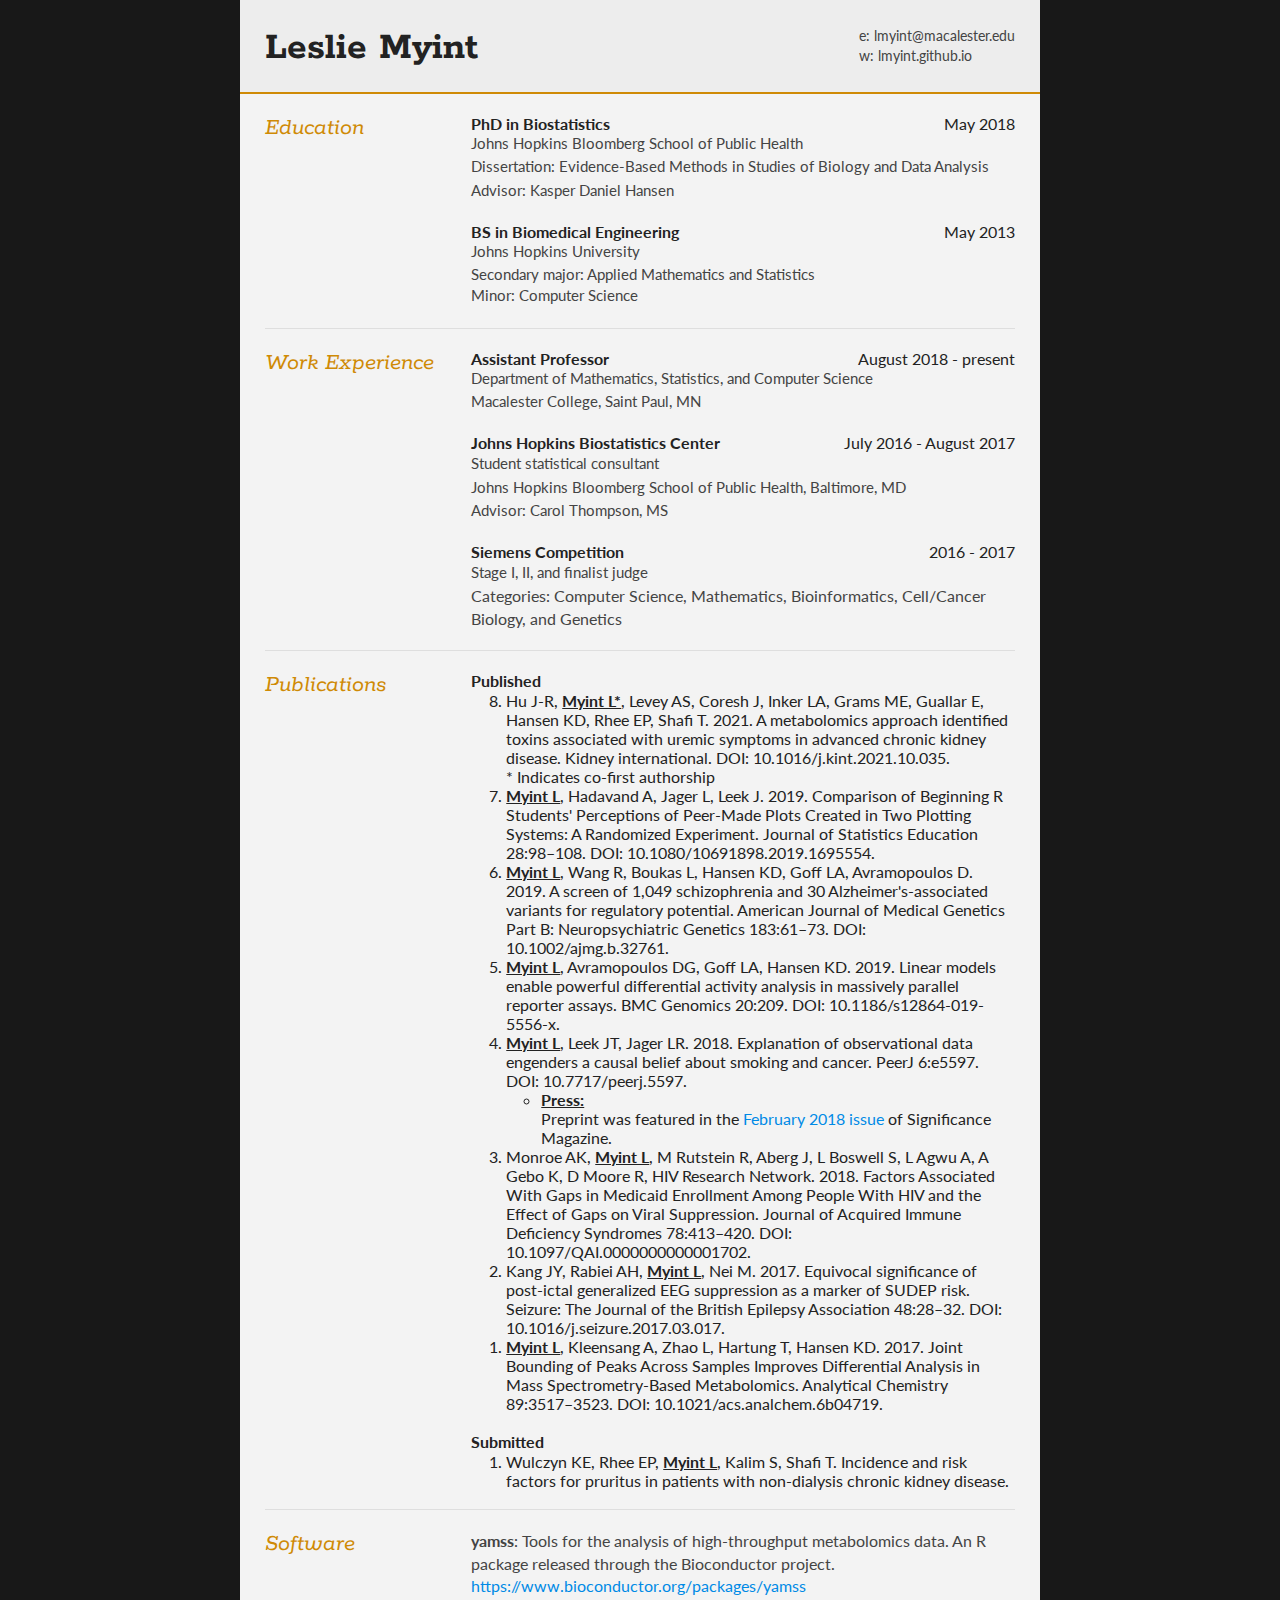
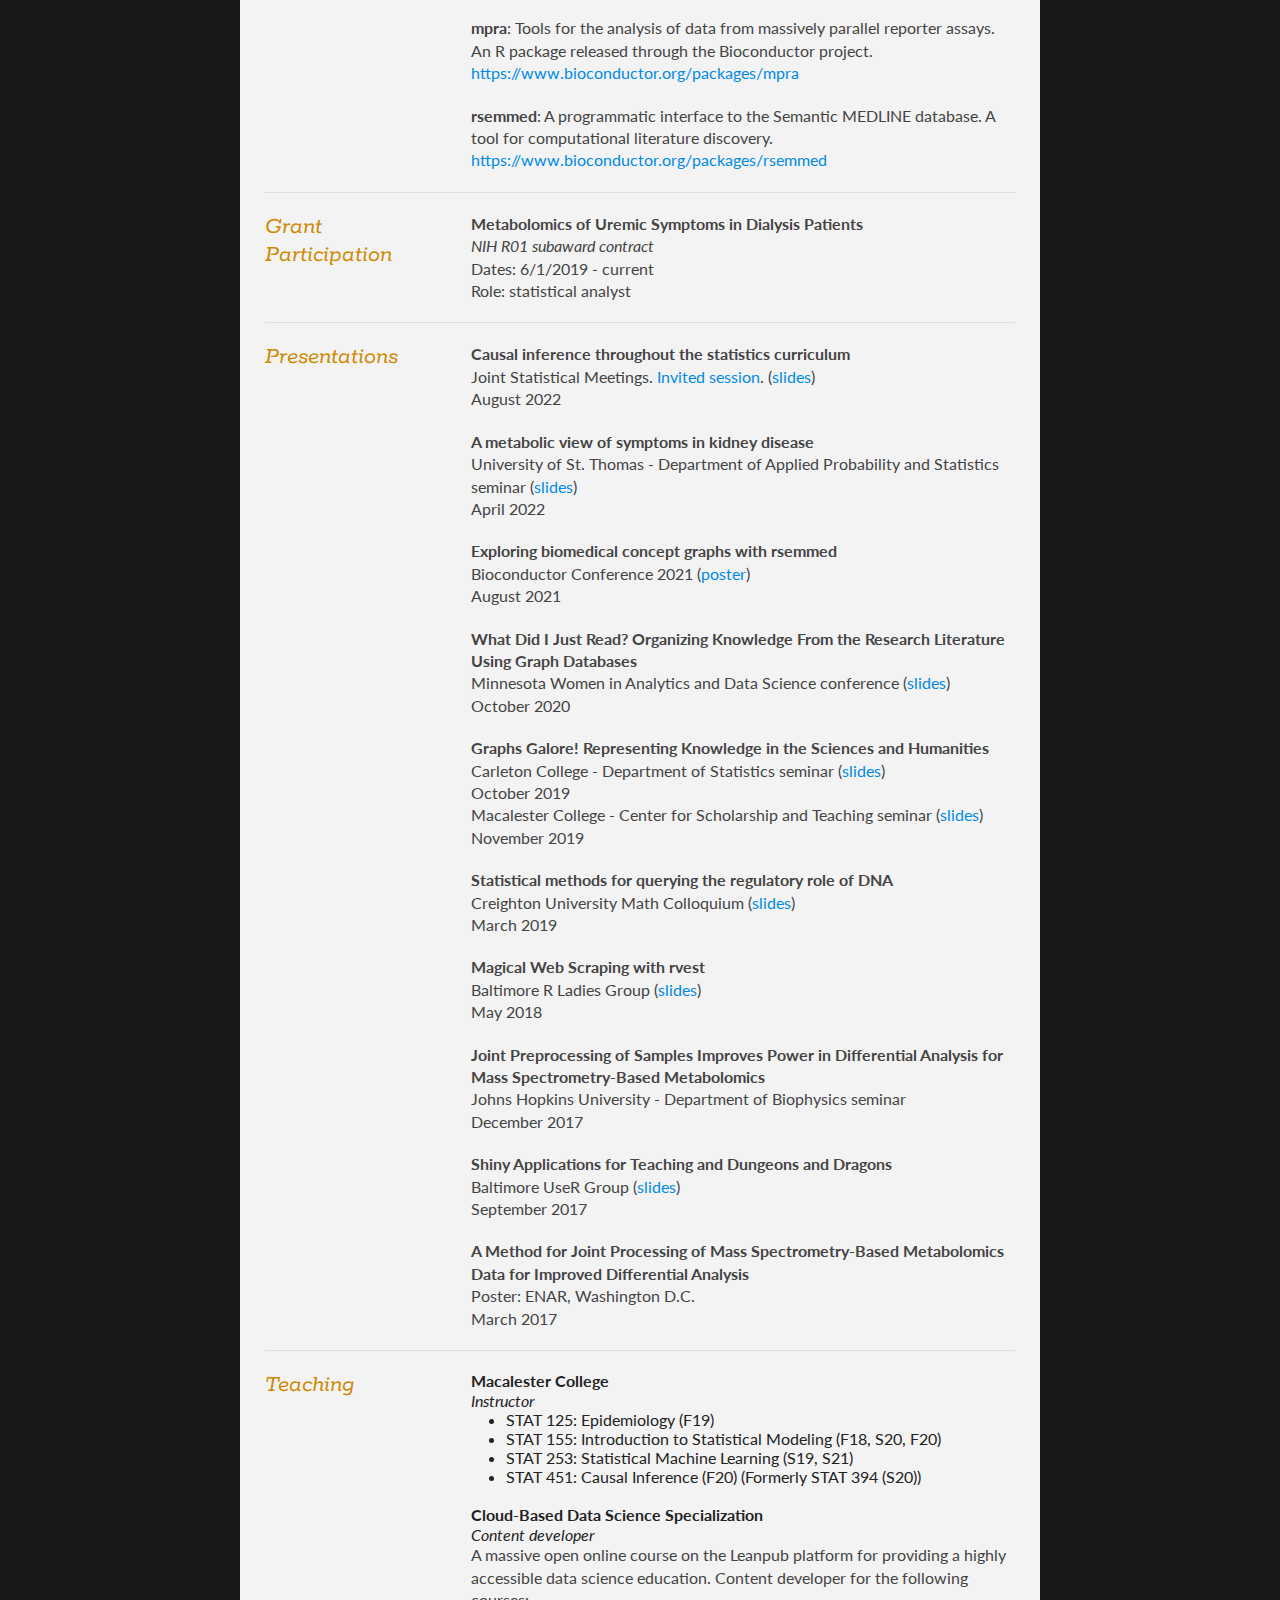
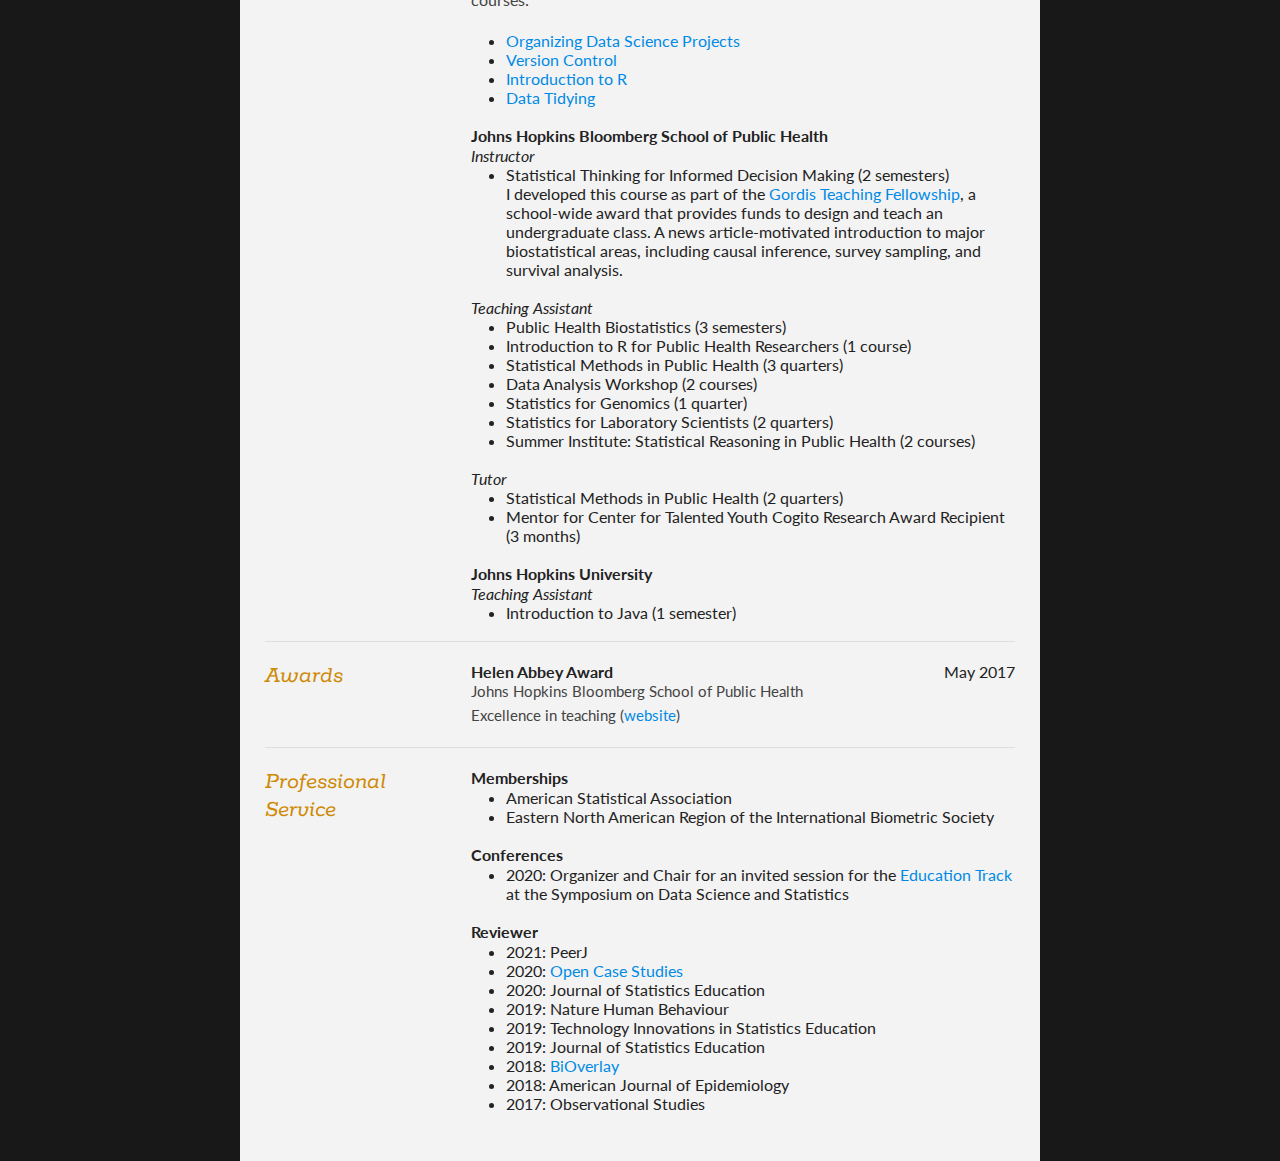
==== content/about/cv.html @ 00806487 "Update to Apero" ====
<!DOCTYPE html>
<html>
<head>
<title>Leslie Myint - Curriculum Vitae</title>

<meta name="viewport" content="width=device-width"/>
<meta name="description" content="The Curriculum Vitae of Leslie Myint."/>
<meta charset="UTF-8"> 

<link type="text/css" rel="stylesheet" href="cv.css">
<link href='https://fonts.googleapis.com/css?family=Rokkitt:regular,bold|Lato:regular,black' rel='stylesheet' type='text/css'>

<!--[if lt IE 9]>
<script src="//html5shiv.googlecode.com/svn/trunk/html5.js"></script>
<![endif]-->
</head>
<body id="top">
<div id="cv" class="instaFade">
	<div class="mainDetails">
		<div id="name">
			<h1 class="quickFade delayOne">Leslie Myint</h1>
		</div>
		
		<div id="contactDetails" class="quickFade delayOne">
			<ul>
				<li>e: <a href="mailto:lmyint@macalester.edu" target="_blank">lmyint@macalester.edu</a></li>
				<li>w: <a href="https://lmyint.github.io">lmyint.github.io</a></li>
			</ul>
		</div>
		<br />
		<div class="clear"></div>
	</div>
	
	<div id="mainArea" class="quickFade delayOne">
		<section>
			<div class="sectionTitle">
				<h1>Education</h1>
			</div>
			
			<div class="sectionContent">
				<article>
					<span class="contentHeader">PhD in Biostatistics</span>
					<span class="contentDate">May 2018</span>
					<p class="subDetails">Johns Hopkins Bloomberg School of Public Health</p>
					<p class="subDetails">Dissertation: Evidence-Based Methods in Studies of Biology and Data Analysis</p>
					<p class="subDetails">Advisor: Kasper Daniel Hansen</p>
				</article>
				<br />
				<article>
					<span class="contentHeader">BS in Biomedical Engineering</span>
					<span class="contentDate">May 2013</span>
					<p class="subDetails">Johns Hopkins University</p>
					<p class="subDetails">Secondary major: Applied Mathematics and Statistics<br /> Minor: Computer Science</p>
				</article>
			</div>
			<div class="clear"></div>
			<br />
		</section>

		<section>
			<div class="sectionTitle">
				<h1>Work Experience</h1>
			</div>
			
			<div class="sectionContent">
				<article>
					<span class="contentHeader">Assistant Professor</span>
					<span class="contentDate">August 2018 - present</span>
					<p class="subDetails">Department of Mathematics, Statistics, and Computer Science</p>
					<p class="subDetails">Macalester College, Saint Paul, MN</p>
				</article>
				<br />
				<article>
					<span class="contentHeader">Johns Hopkins Biostatistics Center</span>
					<span class="contentDate">July 2016 - August 2017</span>
					<h2></h2>
					<p class="subDetails">Student statistical consultant</p>
					<p class="subDetails">Johns Hopkins Bloomberg School of Public Health, Baltimore, MD</p>
					<p class="subDetails">Advisor: Carol Thompson, MS</p>
				</article>
				<br />
				<article>
					<span class="contentHeader">Siemens Competition</span>
					<span class="contentDate">2016 - 2017</span>
					<h2></h2>
					<p class="subDetails">Stage I, II, and finalist judge</p>
					<p>Categories: Computer Science, Mathematics, Bioinformatics, Cell/Cancer Biology, and Genetics</p>
				</article>
			</div>
			<div class="clear"></div>
		</section>

		<section>
			<div class="sectionTitle">
				<h1>Publications</h1>
			</div>

			<div class="sectionContent">
				<h2>Published</h2>
				<ol reversed>
					<li>Hu J-R, <em>Myint L*</em>, Levey AS, Coresh J, Inker LA, Grams ME, Guallar E, Hansen KD, Rhee EP, Shafi T. 2021. A metabolomics approach identified toxins associated with uremic symptoms in advanced chronic kidney disease. Kidney international. DOI: 10.1016/j.kint.2021.10.035.
					<br>* Indicates co-first authorship
					</li>
					<li><em>Myint L</em>, Hadavand A, Jager L, Leek J. 2019. Comparison of Beginning R Students' Perceptions of Peer-Made Plots Created in Two Plotting Systems: A Randomized Experiment. Journal of Statistics Education 28:98–108. DOI: 10.1080/10691898.2019.1695554.</li>
					<li><em>Myint L</em>, Wang R, Boukas L, Hansen KD, Goff LA, Avramopoulos D. 2019. A screen of 1,049 schizophrenia and 30 Alzheimer's‐associated variants for regulatory potential. American Journal of Medical Genetics Part B: Neuropsychiatric Genetics 183:61–73. DOI: 10.1002/ajmg.b.32761.</li>
					<li><em>Myint L</em>, Avramopoulos DG, Goff LA, Hansen KD. 2019. Linear models enable powerful differential activity analysis in massively parallel reporter assays. BMC Genomics 20:209. DOI: 10.1186/s12864-019-5556-x.</li>
					<li><em>Myint L</em>, Leek JT, Jager LR. 2018. Explanation of observational data engenders a causal belief about smoking and cancer. PeerJ 6:e5597. DOI: 10.7717/peerj.5597.</li>
						<ul>
							<li><em>Press:</em><br>
								Preprint was featured in the <a href="https://rss.onlinelibrary.wiley.com/doi/10.1111/j.1740-9713.2018.01101.x">February 2018 issue</a> of Significance Magazine.
							</li>
						</ul>
					<li>Monroe AK, <em>Myint L</em>, M Rutstein R, Aberg J, L Boswell S, L Agwu A, A Gebo K, D Moore R, HIV Research Network. 2018. Factors Associated With Gaps in Medicaid Enrollment Among People With HIV and the Effect of Gaps on Viral Suppression. Journal of Acquired Immune Deficiency Syndromes 78:413–420. DOI: 10.1097/QAI.0000000000001702.</li>
					<li>Kang JY, Rabiei AH, <em>Myint L</em>, Nei M. 2017. Equivocal significance of post-ictal generalized EEG suppression as a marker of SUDEP risk. Seizure: The Journal of the British Epilepsy Association 48:28–32. DOI: 10.1016/j.seizure.2017.03.017.</li>
					<li><em>Myint L</em>, Kleensang A, Zhao L, Hartung T, Hansen KD. 2017. Joint Bounding of Peaks Across Samples Improves Differential Analysis in Mass Spectrometry-Based Metabolomics. Analytical Chemistry 89:3517–3523. DOI: 10.1021/acs.analchem.6b04719.</li>
				</ol>
				<br />
				<h2>Submitted</h2>
				<ol reversed>
					<li>Wulczyn KE, Rhee EP, <em>Myint L</em>, Kalim S, Shafi T. Incidence and risk factors for pruritus in patients with non-dialysis chronic kidney disease.</li>
				</ol>
				<!-- <h2>In Press</h2> -->
				<!-- h2>In Preparation</h2>
				<ol reversed>
					<li></li>
				</ol> -->
				<br />
			</div>
			<div class="clear"></div>
		</section>

		<section>
			<div class="sectionTitle">
				<h1>Software</h1>
			</div>
			
			<div class="sectionContent">
				<p>
					<b>yamss</b>: Tools for the analysis of high-throughput metabolomics data. An R package released through the Bioconductor project.<br />
					<a href="https://www.bioconductor.org/packages/yamss">https://www.bioconductor.org/packages/yamss</a>
				</p>
				<p>
					<b>mpra</b>: Tools for the analysis of data from massively parallel reporter assays. An R package released through the Bioconductor project.<br />
					<a href="https://www.bioconductor.org/packages/mpra">https://www.bioconductor.org/packages/mpra</a>
				</p>
				<p>
					<b>rsemmed</b>: A programmatic interface to the Semantic MEDLINE database. A tool for computational literature discovery.<br />
					<a href="https://www.bioconductor.org/packages/rsemmed">https://www.bioconductor.org/packages/rsemmed</a>
				</p>
			</div>
			<div class="clear"></div>
		</section>

		<section>
			<div class="sectionTitle">
				<h1>Grant Participation</h1>
			</div>
			
			<div class="sectionContent">
				<p>
					<b>Metabolomics of Uremic Symptoms in Dialysis Patients</b><br />
					<i> NIH R01 subaward contract</i><br />
					Dates: 6/1/2019 - current<br />
					Role: statistical analyst
				</p>
			</div>
			<div class="clear"></div>
		</section>
		
		<section>
			<div class="sectionTitle">
				<h1>Presentations</h1>
			</div>
			
			<div class="sectionContent">
				<article>
					<p>
						<b>Causal inference throughout the statistics curriculum</b><br />
						Joint Statistical Meetings. <a href="https://ww2.amstat.org/meetings/jsm/2022/onlineprogram/AbstractDetails.cfm?abstractid=319280">Invited session</a>. (<a href="https://docs.google.com/presentation/d/12CEAyIN7lBn2PL03VJxc3YZ8la9yEo2C0vfYzXKfl9c/edit?usp=sharing">slides</a>)<br />
						August 2022
					</p>
				</article>
				<article>
					<p>
						<b>A metabolic view of symptoms in kidney disease</b><br />
						University of St. Thomas - Department of Applied Probability and Statistics seminar (<a href="https://docs.google.com/presentation/d/1uftijB7_SF3Nz5jZCHoh4cNcPWgNMjK8z9_5zE4fAPk/edit?usp=sharing">slides</a>)<br />
						April 2022
					</p>
				</article>
				<article>
					<p>
						<b>Exploring biomedical concept graphs with rsemmed</b><br />
						Bioconductor Conference 2021 (<a href="https://f1000research.com/posters/10-656">poster</a>)<br />
						August 2021
					</p>
				</article>
				<article>
					<p>
						<b>What Did I Just Read? Organizing Knowledge From the Research Literature Using Graph Databases</b><br />
						Minnesota Women in Analytics and Data Science conference (<a href="https://docs.google.com/presentation/d/1ACWVKLDd8DmSqYFzVBwp-Jz-rMRYhcLR1OL7sEVYsM4/edit?usp=sharing">slides</a>)<br />
						October 2020
					</p>
				</article>
				<article>
					<p>
						<b>Graphs Galore! Representing Knowledge in the Sciences and Humanities</b><br />
						Carleton College - Department of Statistics seminar (<a href="https://docs.google.com/presentation/d/1gh2qpDZhjUDgV-Qo2QZrADnGxwaD2qU7k-zNSHAjvOE/edit?usp=sharing">slides</a>)<br />
						October 2019<br />
						Macalester College - Center for Scholarship and Teaching seminar (<a href="https://docs.google.com/presentation/d/1LQY6P4qZJnVg-s8w0wxPzSjc3-A8nWpuyh-Z5MJ9xDc/edit?usp=sharing">slides</a>)<br />
						November 2019
					</p>
				</article>
				<article>
					<p>
						<b>Statistical methods for querying the regulatory role of DNA</b><br />
						Creighton University Math Colloquium (<a href="https://docs.google.com/presentation/d/1JtTMhWT8qZh9TiciD4UAHwRMJ5jGXqhqVNkSEG2O7Wg/edit?usp=sharing">slides</a>)<br />
						March 2019
					</p>
				</article>
				<article>
					<p>
						<b>Magical Web Scraping with rvest</b><br />
						Baltimore R Ladies Group (<a href="https://docs.google.com/presentation/d/1zdMStQLOJUIpmVQZv9VxwYYTyp1nFHgorwQzYrgA1Uo/edit?usp=sharing">slides</a>)<br />
						May 2018
					</p>
				</article>
				<article>
					<p>
						<b>Joint Preprocessing of Samples Improves Power in Differential Analysis for Mass Spectrometry-Based Metabolomics</b><br />
						Johns Hopkins University - Department of Biophysics seminar<br />
						December 2017
					</p>
				</article>
				<article>
					<p>
						<b>Shiny Applications for Teaching and Dungeons and Dragons</b><br />
						Baltimore UseR Group (<a href="https://docs.google.com/presentation/d/15NZkZdaEcrWlTTVZlTovOp7t_JkSbI73l1Fyxjf4i0U/edit?usp=sharing">slides</a>)<br />
						September 2017
					</p>
				</article>
				<article>
					<p>
						<b>A Method for Joint Processing of Mass Spectrometry-Based Metabolomics Data for Improved Differential Analysis</b><br />
						Poster: ENAR, Washington D.C.<br />
						March 2017
					</p>
				</article>
			</div>
			<div class="clear"></div>
		</section>


		<section>
			<div class="sectionTitle">
				<h1>Teaching</h1>
			</div>
			
			<div class="sectionContent">
				<article>
					<h2>Macalester College</h2>
					<i>Instructor</i>
					<br />
					<ul>
						<li>STAT 125: Epidemiology (F19)</li>
						<li>STAT 155: Introduction to Statistical Modeling (F18, S20, F20)</li>
						<li>STAT 253: Statistical Machine Learning (S19, S21)</li>
						<li>STAT 451: Causal Inference (F20) (Formerly STAT 394 (S20))</li>
					</ul>
				</article>
				<br />
				<article>
					<h2>Cloud-Based Data Science Specialization</h2>
					<i>Content developer</i>
					<br />
					<p>A massive open online course on the Leanpub platform for providing a highly accessible data science education. Content developer for the following courses:</p>
					<ul>
						<li><a href="https://leanpub.com/course_admin/jhu/cbds-organizing">Organizing Data Science Projects</a></li>
						<li><a href="https://leanpub.com/course_admin/jhu/cbds-version-control">Version Control</a></li>
						<li><a href="https://leanpub.com/course_admin/jhu/cbds-intro-r">Introduction to R</a></li>
						<li><a href="https://leanpub.com/course_admin/jhu/cbds-tidying">Data Tidying</a></li>
					</ul>
				</article>
				<br />
				<article>
					<h2>Johns Hopkins Bloomberg School of Public Health</h2>
					<i>Instructor</i>
					<ul>
						<li>
							Statistical Thinking for Informed Decision Making (2 semesters)<br />
							I developed this course as part of the <a href="http://krieger.jhu.edu/publichealth/gordis-teaching-fellowship/">Gordis Teaching Fellowship</a>, a school-wide award that provides funds to design and teach an undergraduate class. A news article-motivated introduction to major biostatistical areas, including causal inference, survey sampling, and survival analysis.
						</li>
					</ul>
					<br />
					<i>Teaching Assistant</i>
					<ul>
						<li>Public Health Biostatistics (3 semesters)</li>
						<li>Introduction to R for Public Health Researchers (1 course)</li>
						<li>Statistical Methods in Public Health (3 quarters)</li>
						<li>Data Analysis Workshop (2 courses)</li>
						<li>Statistics for Genomics (1 quarter)</li>
						<li>Statistics for Laboratory Scientists (2 quarters)</li>
						<li>Summer Institute: Statistical Reasoning in Public Health (2 courses)</li>
					</ul>
					<br />
					<i>Tutor</i>
					<ul>
						<li>Statistical Methods in Public Health (2 quarters)</li>
						<li>
							Mentor for Center for Talented Youth Cogito Research Award Recipient (3 months)
						</li>
					</ul>
				</article>
				<br />
				<article>
					<h2>Johns Hopkins University</h2>
					<i>Teaching Assistant</i>
					<br />
					<ul>
						<li>Introduction to Java (1 semester)</li>
					</ul>
				</article>
				<br />
			</div>
			<div class="clear"></div>
		</section>

		<section>
			<div class="sectionTitle">
				<h1>Awards</h1>
			</div>
			
			<div class="sectionContent">
				<article>
					<span class="contentHeader">Helen Abbey Award</span>
					<span class="contentDate">May 2017</span>
					<p class="subDetails">Johns Hopkins Bloomberg School of Public Health</p>
					<p class="subDetails">Excellence in teaching (<a href="http://www.jhsph.edu/departments/biostatistics/about-us/honors-and-awards/index.html#helen-abbey">website</a>)</p>
				</article>
			</div>
			<div class="clear"></div>
			<br />
		</section>

		<section>
			<div class="sectionTitle">
				<h1>Professional Service</h1>
			</div>
			
			<div class="sectionContent">
				<article>
					<h2>Memberships</h2>
					<ul>
						<li>American Statistical Association</li>
						<li>Eastern North American Region of the International Biometric Society</li>
					</ul>
				</article>
				<br />
				<article>
					<h2>Conferences</h2>
					<ul>
						<li>2020: Organizer and Chair for an invited session for the <a href="https://ww2.amstat.org/meetings/sdss/2020/onlineprogram/Program.cfm?TrackID=37">Education Track</a> at the Symposium on Data Science and Statistics</li>
					</ul>
				</article>
				<br />
				<article>
					<h2>Reviewer</h2>
					<ul>
						<li>2021: PeerJ</li>
						<li>2020: <a href="https://opencasestudies.github.io/">Open Case Studies</a></li>
						<li>2020: Journal of Statistics Education</li>
						<li>2019: Nature Human Behaviour</li>
						<li>2019: Technology Innovations in Statistics Education</li>
						<li>2019: Journal of Statistics Education</li>
						<li>2018: <a href="https://www.bioverlay.org/post/2018-05-human-5primeutr-protein-mpra/">BiOverlay</a></li>
						<li>2018: American Journal of Epidemiology</li>
						<li>2017: Observational Studies</li>
					</ul>
				</article>
				<br />
			</div>
			<div class="clear"></div>
			<br />
		</section>
		
		<!-- <section>
			<div class="sectionTitle">
				<h1>Technical Skills</h1>
			</div>
			
			<div class="sectionContent">
				<b>Programming languages</b>
				<ul class="keySkills">
					<li>R</li>
					<li>Stata</li>
					<li>Python</li>
					<li>Java</li>
					<li>Matlab</li>
				</ul>
				<b>Application development</b>
				<ul class="keySkills">
					<li>Shiny</li>
					<li>HTML</li>
					<li>CSS</li>
					<li>Javascript</li>
					<li>d3.js</li>
				</ul>
				<b>Other</b>
				<ul class="keySkills">
					<li>Git</li>
					<li>RMarkdown</li>
					<li>Adobe Photoshop</li>
				</ul>
			</div>
			<div class="clear"></div>
		</section> -->
		
	</div>
</div>
</body>
</html>

<!-- http://www.thomashardy.me.uk/free-responsive-html-css3-cv-template -->
---- content/about/cv.css ----
html,body,div,span,object,iframe,h1,h2,h3,h4,h5,h6,p,blockquote,pre,abbr,address,cite,code,del,dfn,em,img,ins,kbd,q,samp,small,strong,sub,sup,var,b,i,dl,dt,dd,ol,ul,li,fieldset,form,label,legend,table,caption,tbody,tfoot,thead,tr,th,td,article,aside,canvas,details,figcaption,figure,footer,header,hgroup,menu,nav,section,summary,time,mark,audio,video {
    border:0;
    font:inherit;
    font-size:100%;
    margin:0;
    padding:0;
    vertical-align:baseline;
}

a:link, a:visited {
    color: #008ae6;
    text-decoration: none;
}

a:hover, a:active {
    color: #008ae6;
    text-decoration: underline;
}

article,aside,details,figcaption,figure,footer,header,hgroup,menu,nav,section {
    display:block;
}

html, body {
    background: #181818;
    font-family: 'Lato', helvetica, arial, sans-serif;
    font-size: 16px;
    color: #222;
}

body em {
    font-weight: bold;
    text-decoration: underline;
}

body b {
    font-weight: bold;
}

body i {
    font-style: italic;
}

.clear {
    clear: both;
}

p {
    font-size: 1em;
    line-height: 1.4em;
    margin-bottom: 20px;
    color: #444;
}

#cv {
    width: 90%;
    max-width: 800px;
    background: #f3f3f3;
    margin: 30px auto;
    margin-top: 0px;
    margin-bottom: 0px;
}

.mainDetails {
    padding: 25px 25px;
    border-bottom: 2px solid #cf8a05;
    background: #ededed;
}

#name h1 {
    font-size: 2.5em;
    font-weight: 700;
    font-family: 'Rokkitt', Helvetica, Arial, sans-serif;
    margin-bottom: -6px;
}

#name h2 {
    font-size: 2em;
    margin-left: 2px;
    font-family: 'Rokkitt', Helvetica, Arial, sans-serif;
}

#mainArea {
    padding: 0px 25px;
}

#headshot {
    width: 12.5%;
    float: left;
    margin-right: 30px;
}

#headshot img {
    width: 100%;
    height: auto;
    -webkit-border-radius: 50px;
    border-radius: 50px;
}

#name {
    float: left;
}

#contactDetails {
    float: right;
}

#contactDetails ul {
    list-style-type: none;
    font-size: 0.9em;
    margin-top: 2px;
}

#contactDetails ul li {
    margin-bottom: 3px;
    color: #444;
}

#contactDetails ul li a, a[href^=tel] {
    color: #444; 
    text-decoration: none;
    -webkit-transition: all .3s ease-in;
    -moz-transition: all .3s ease-in;
    -o-transition: all .3s ease-in;
    -ms-transition: all .3s ease-in;
    transition: all .3s ease-in;
}

#contactDetails ul li a:hover { 
    color: #cf8a05;
}


section {
    border-top: 1px solid #dedede;
    padding: 20px 0 0;
}

section:first-child {
    border-top: 0;
}

section:last-child {
    padding: 20px 0 10px;
}

.sectionTitle {
    float: left;
    width: 25%;
}

.sectionContent {
    float: right;
    width: 72.5%;
}

.sectionTitle h1 {
    font-family: 'Rokkitt', Helvetica, Arial, sans-serif;
    font-style: italic;
    font-size: 1.5em;
    color: #cf8a05;
}

.sectionContent h2 {
    font-weight: bold;
    margin-bottom: 1px;
}

.contentHeader {
    font-weight: bold;
}

.contentDate {
    float: right;
}

.sectionContent ol, ul {
    margin-left: 35px;
}

.subDetails {
    font-size: 0.95em;
    /*font-style: italic;*/
    margin-bottom: 2px;
}

.keySkills {
    list-style-type: none;
    -moz-column-count:3;
    -webkit-column-count:3;
    column-count:3;
    margin-bottom: 20px;
    font-size: 1em;
    color: #444;
}

.keySkills ul li {
    margin-bottom: 3px;
}

@media all and (min-width: 602px) and (max-width: 800px) {
    #headshot {
        display: none;
    }
    
    .keySkills {
    -moz-column-count:2;
    -webkit-column-count:2;
    column-count:2;
    }
}

@media all and (max-width: 601px) {
    #cv {
        width: 95%;
        margin: 10px auto;
        min-width: 280px;
    }
    
    #headshot {
        display: none;
    }
    
    #name, #contactDetails {
        float: none;
        width: 100%;
        text-align: center;
    }
    
    .sectionTitle, .sectionContent {
        float: none;
        width: 100%;
    }
    
    .sectionTitle {
        margin-left: -2px;
        font-size: 1.25em;
    }
    
    .keySkills {
        -moz-column-count:2;
        -webkit-column-count:2;
        column-count:2;
    }
}

@media all and (max-width: 480px) {
    .mainDetails {
        padding: 15px 15px;
    }
    
    section {
        padding: 15px 0 0;
    }
    
    #mainArea {
        padding: 0 25px;
    }

    
    .keySkills {
    -moz-column-count:1;
    -webkit-column-count:1;
    column-count:1;
    }
    
    #name h1 {
        line-height: .8em;
        margin-bottom: 4px;
    }
}

@media print {
    #cv {
        width: 100%;
    }
}

@-webkit-keyframes reset {
    0% {
        opacity: 0;
    }
    100% {
        opacity: 0;
    }
}

@-webkit-keyframes fade-in {
    0% {
        opacity: 0;
    }
    40% {
        opacity: 0;
    }
    100% {
        opacity: 1;
    }
}

@-moz-keyframes reset {
    0% {
        opacity: 0;
    }
    100% {
        opacity: 0;
    }
}

@-moz-keyframes fade-in {
    0% {
        opacity: 0;
    }
    40% {
        opacity: 0;
    }
    100% {
        opacity: 1;
    }
}

@keyframes reset {
    0% {
        opacity: 0;
    }
    100% {
        opacity: 0;
    }
}

@keyframes fade-in {
    0% {
        opacity: 0;
    }
    40% {
        opacity: 0;
    }
    100% {
        opacity: 1;
    }
}

.instaFade {
    -webkit-animation-name: reset, fade-in;
    -webkit-animation-duration: .5s;
    -webkit-animation-timing-function: ease-in;
    
    -moz-animation-name: reset, fade-in;
    -moz-animation-duration: .5s;
    -moz-animation-timing-function: ease-in;
    
    animation-name: reset, fade-in;
    animation-duration: .5s;
    animation-timing-function: ease-in;
}

.quickFade {
    -webkit-animation-name: reset, fade-in;
    -webkit-animation-duration: 1s;
    -webkit-animation-timing-function: ease-in;
    
    -moz-animation-name: reset, fade-in;
    -moz-animation-duration: 1s;
    -moz-animation-timing-function: ease-in;
    
    animation-name: reset, fade-in;
    animation-duration: 1s;
    animation-timing-function: ease-in;
}
 
.delayOne {
    -webkit-animation-delay: 0, .25s;
    -moz-animation-delay: 0, .25s;
    animation-delay: 0, .25s;
}

.delayTwo {
    -webkit-animation-delay: 0, 0.5s;
    -moz-animation-delay: 0, 0.5s;
    animation-delay: 0, 0.5s;
}

.delayThree {
    -webkit-animation-delay: 0, .75s;
    -moz-animation-delay: 0, .75s;
    animation-delay: 0, .75s;
}

.delayFour {
    -webkit-animation-delay: 0, 1s;
    -moz-animation-delay: 0, 1s;
    animation-delay: 0, 1s;
}

.delayFive {
    -webkit-animation-delay: 0, 1.25s;
    -moz-animation-delay: 0, 1.25s;
    animation-delay: 0, 1.25s;
}
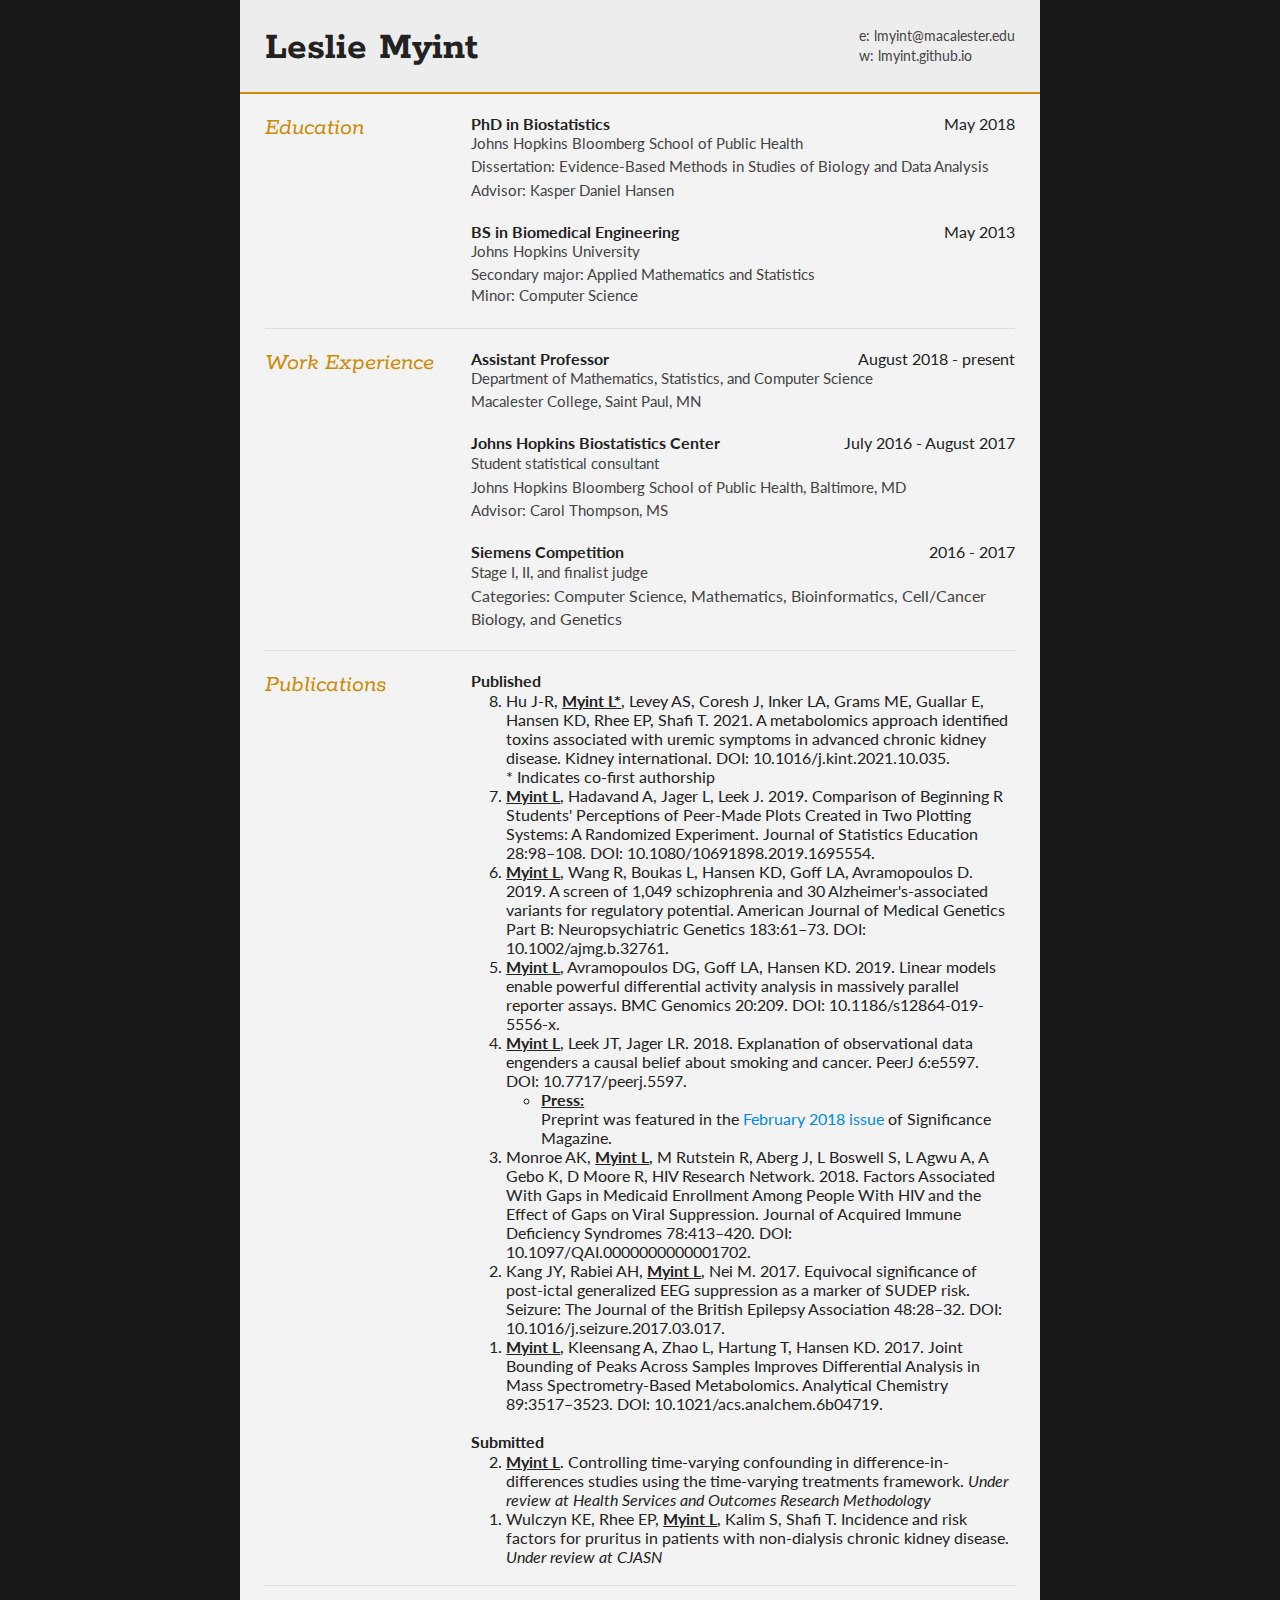
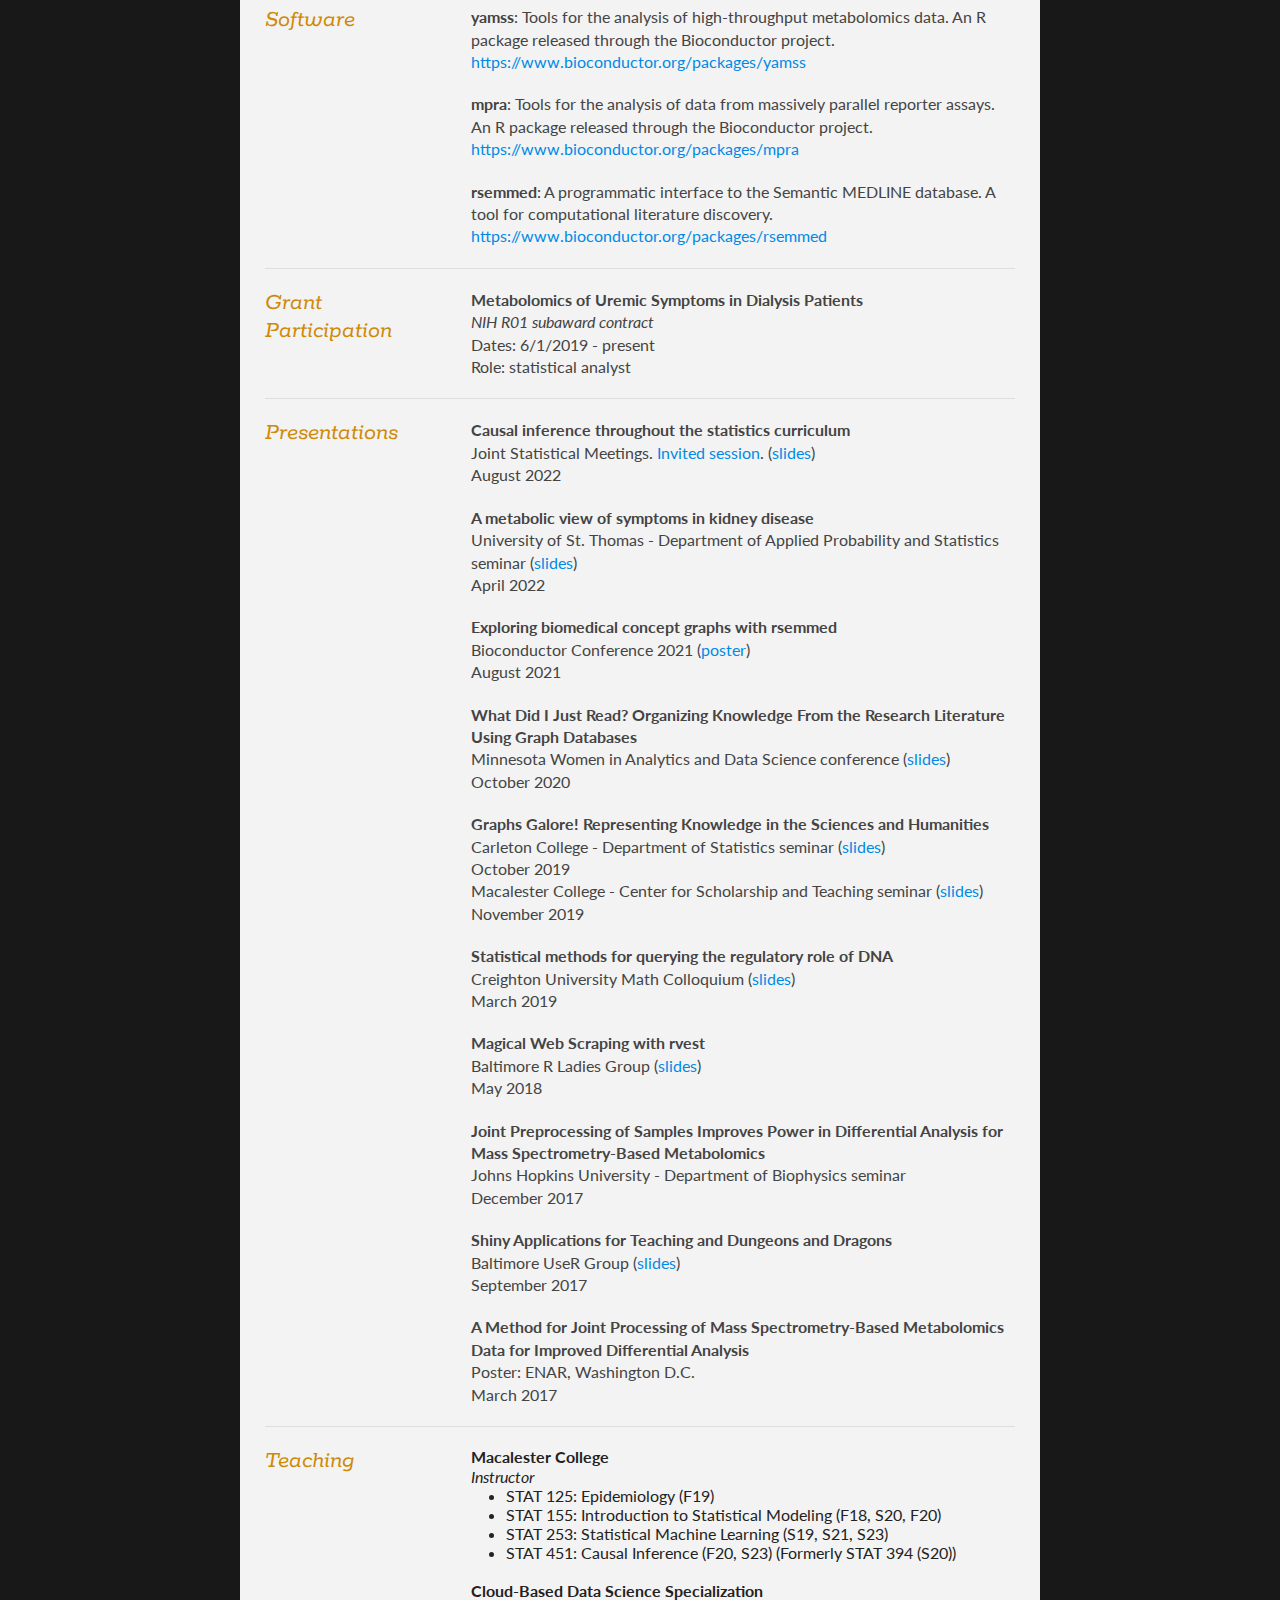
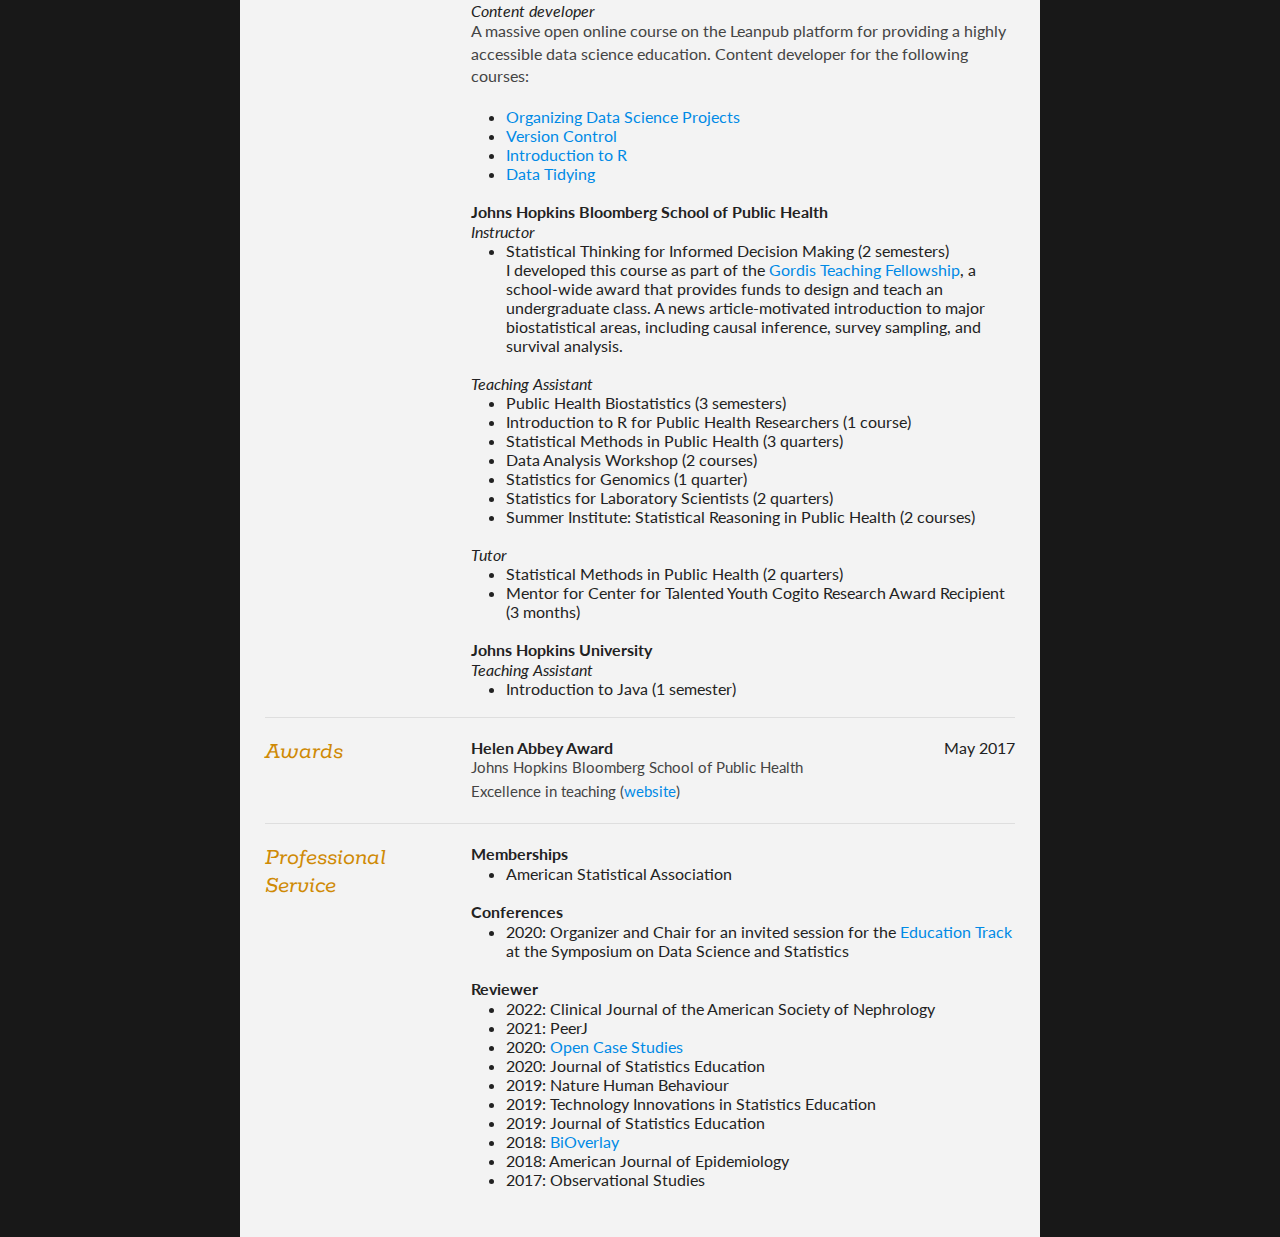
==== commit abfb3a5a: "Update CV, add link to newsletter, add 12FP" ====
--- a/content/about/cv.html
+++ b/content/about/cv.html
@@ -117,7 +117,8 @@
 				<br />
 				<h2>Submitted</h2>
 				<ol reversed>
-					<li>Wulczyn KE, Rhee EP, <em>Myint L</em>, Kalim S, Shafi T. Incidence and risk factors for pruritus in patients with non-dialysis chronic kidney disease.</li>
+					<li><em>Myint L</em>. Controlling time-varying confounding in difference-in-differences studies using the time-varying treatments framework. <i>Under review at Health Services and Outcomes Research Methodology</i></li>
+					<li>Wulczyn KE, Rhee EP, <em>Myint L</em>, Kalim S, Shafi T. Incidence and risk factors for pruritus in patients with non-dialysis chronic kidney disease. <i>Under review at CJASN</i></li>
 				</ol>
 				<!-- <h2>In Press</h2> -->
 				<!-- h2>In Preparation</h2>
@@ -160,7 +161,7 @@
 				<p>
 					<b>Metabolomics of Uremic Symptoms in Dialysis Patients</b><br />
 					<i> NIH R01 subaward contract</i><br />
-					Dates: 6/1/2019 - current<br />
+					Dates: 6/1/2019 - present<br />
 					Role: statistical analyst
 				</p>
 			</div>
@@ -263,8 +264,8 @@
 					<ul>
 						<li>STAT 125: Epidemiology (F19)</li>
 						<li>STAT 155: Introduction to Statistical Modeling (F18, S20, F20)</li>
-						<li>STAT 253: Statistical Machine Learning (S19, S21)</li>
-						<li>STAT 451: Causal Inference (F20) (Formerly STAT 394 (S20))</li>
+						<li>STAT 253: Statistical Machine Learning (S19, S21, S23)</li>
+						<li>STAT 451: Causal Inference (F20, S23) (Formerly STAT 394 (S20))</li>
 					</ul>
 				</article>
 				<br />
@@ -351,7 +352,6 @@
 					<h2>Memberships</h2>
 					<ul>
 						<li>American Statistical Association</li>
-						<li>Eastern North American Region of the International Biometric Society</li>
 					</ul>
 				</article>
 				<br />
@@ -365,6 +365,7 @@
 				<article>
 					<h2>Reviewer</h2>
 					<ul>
+						<li>2022: Clinical Journal of the American Society of Nephrology</li>
 						<li>2021: PeerJ</li>
 						<li>2020: <a href="https://opencasestudies.github.io/">Open Case Studies</a></li>
 						<li>2020: Journal of Statistics Education</li>
